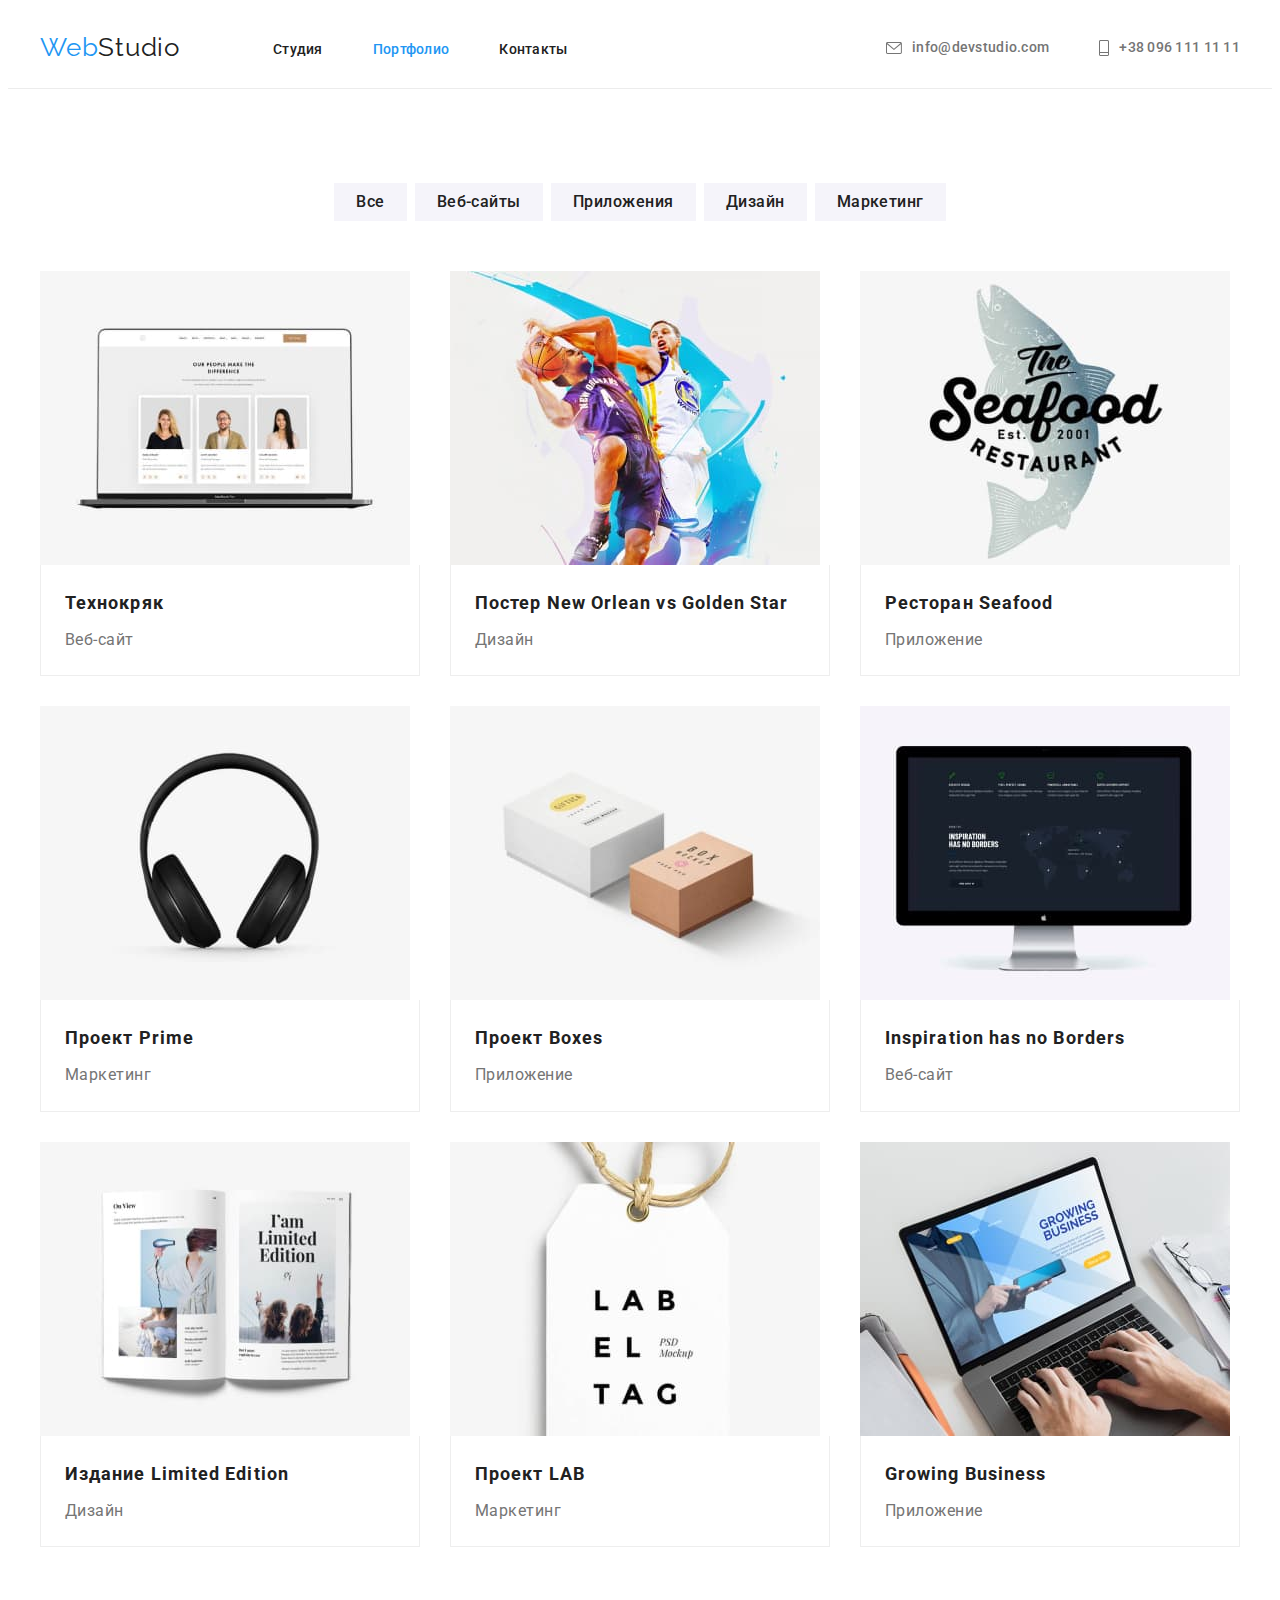
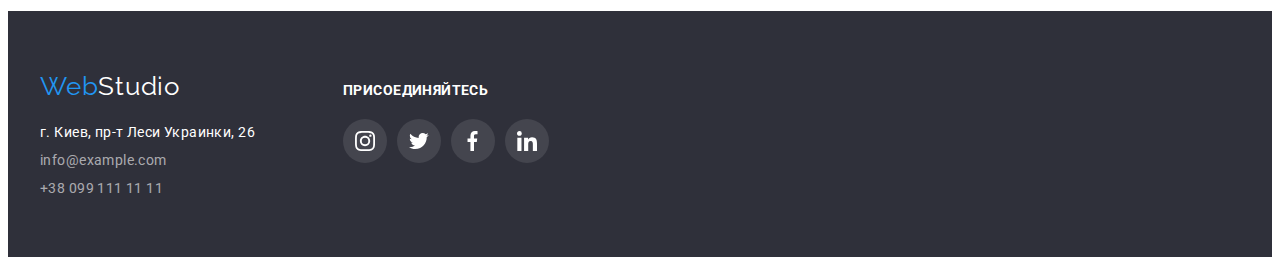
==== portfolio.html @ 3c2838e0 "start" ====
<!DOCTYPE html>
<html lang="ru">
  <head>
    <meta charset="UTF-8" />
    <meta http-equiv="X-UA-Compatible" content="IE=edge" />
    <meta name="viewport" content="width=device-width, initial-scale=1.0" />
    <title>Портфолио</title>
    <link rel="preconnect" href="https://fonts.gstatic.com" />
    <link
      href="https://fonts.googleapis.com/css2?family=Raleway:wght@700&family=Roboto:wght@400;500;700;900&display=swap"
      rel="stylesheet"
    />
    <link
      rel="stylesheet"
      href="https://cdnjs.cloudflare.com/ajax/libs/modern-normalize/1.0.0/modern-normalize.min.css"
      integrity="sha512-ISS7cAi1PEhQ8jnbJpJZMd29NlhNj4AWYyLOSp2CE/CsHxTCu+r+t0D2yoJudVrd0/8fTVPUVDzY5Tvli75u/g=="
      crossorigin="anonymous"
    />
    <link rel="stylesheet" href="./css/styles.css" />
  </head>
  <body>
    <!-- /* ********************************  header  ****************************** */ -->

    <header>
      <div class="container header-nav-box">
        <nav class="header-nav-box-left-side">
          <a class="link logo-link" href="index.html" lang="en">
            <span class="logo-first-world">Web</span>Studio</a
          >

          <ul class="list header-nav-box-left-side-list">
            <li class="nav-link-item">
              <a class="link nav-link" href="index.html">Студия</a>
            </li>
            <li class="nav-link-item">
              <a class="link nav-link active-open-link" href="portfolio.html"> Портфолио </a>
            </li>
            <li class="nav-link-item">
              <a class="link nav-link" href="">Контакты</a>
            </li>
          </ul>
        </nav>

        <ul class="list header-nav-box-right-side">
          <li>
            <a
              class="link header-contact-link header-contact-link-mail"
              href="mailto:info@devstudio.com"
            >
              <svg class="contact-header-list-icon contact-header-list-icon-mail">
                <use href="./images/icons.svg#icon-mail"></use>
              </svg>
              info@devstudio.com
            </a>
          </li>
          <li>
            <a class="link header-contact-link" href="tel:+380961111111">
              <svg class="contact-header-list-icon contact-header-list-icon-tel">
                <use href="./images/icons.svg#icon-tel"></use>
              </svg>
              +38 096 111 11 11
            </a>
          </li>
        </ul>
      </div>
    </header>

    <!-- /* ********************************  main  ****************************** */ -->

    <main>
      <!-- /* ********************************  portfolio  ****************************** */ -->

      <section class="section">
        <div class="container">
          <h1 class="heading-hidden">Меню портфолио</h1>
          <ul class="list portfolio-filter-btn-box">
            <li class="list portfolio-filter-btn-box-item">
              <button class="buttons" type="button">Все</button>
            </li>
            <li class="list portfolio-filter-btn-box-item">
              <button class="buttons" type="button">Веб-сайты</button>
            </li>
            <li class="list portfolio-filter-btn-box-item">
              <button class="buttons" type="button">Приложения</button>
            </li>
            <li class="list portfolio-filter-btn-box-item">
              <button class="buttons" type="button">Дизайн</button>
            </li>
            <li class="list portfolio-filter-btn-box-item">
              <button class="buttons" type="button">Маркетинг</button>
            </li>
          </ul>

          <h2 class="heading-hidden">Список категорий</h2>
          <ul class="list portfolio-filter-box-list">
            <li class="portfolio-filter-box-list-item">
              <img src="./images/tech.jpg" width="370" height="294" alt="ноутбук" />
              <div class="portfolio-list-item-textbox">
                <h3 class="portfolio-heading">Технокряк</h3>
                <p class="portfolio-text">Веб-сайт</p>
              </div>
            </li>
            <li class="portfolio-filter-box-list-item">
              <img
                src="./images/basket.jpg"
                width="370"
                height="294"
                alt="два баскетболиста смячом"
              />
              <div class="portfolio-list-item-textbox">
                <h3 class="portfolio-heading">Постер New Orlean vs Golden Star</h3>
                <p class="portfolio-text">Дизайн</p>
              </div>
            </li>
            <li class="portfolio-filter-box-list-item">
              <img src="./images/sea.jpg" width="370" height="294" alt="рыба" />
              <div class="portfolio-list-item-textbox">
                <h3 class="portfolio-heading">Ресторан Seafood</h3>
                <p class="portfolio-text">Приложение</p>
              </div>
            </li>
            <li class="portfolio-filter-box-list-item">
              <img src="./images/prim.jpg" width="370" height="294" alt="наушники" />
              <div class="portfolio-list-item-textbox">
                <h3 class="portfolio-heading">Проект Prime</h3>
                <p class="portfolio-text">Маркетинг</p>
              </div>
            </li>
            <li class="portfolio-filter-box-list-item">
              <img src="./images/box.jpg" width="370" height="294" alt="две коробки" />
              <div class="portfolio-list-item-textbox">
                <h3 class="portfolio-heading">Проект Boxes</h3>
                <p class="portfolio-text">Приложение</p>
              </div>
            </li>
            <li class="portfolio-filter-box-list-item">
              <img src="./images/bord.jpg" width="370" height="294" alt="экран" />
              <div class="portfolio-list-item-textbox">
                <h3 class="portfolio-heading" lang="en">Inspiration has no Borders</h3>
                <p class="portfolio-text">Веб-сайт</p>
              </div>
            </li>
            <li class="portfolio-filter-box-list-item">
              <img src="./images/book.jpg" width="370" height="294" alt="открытая книга" />
              <div class="portfolio-list-item-textbox">
                <h3 class="portfolio-heading">Издание Limited Edition</h3>
                <p class="portfolio-text">Дизайн</p>
              </div>
            </li>
            <li class="portfolio-filter-box-list-item">
              <img src="./images/lab.jpg" width="370" height="294" alt="бирка" />
              <div class="portfolio-list-item-textbox">
                <h3 class="portfolio-heading">Проект LAB</h3>
                <p class="portfolio-text">Маркетинг</p>
              </div>
            </li>
            <li class="portfolio-filter-box-list-item">
              <img
                src="./images/busy.jpg"
                width="370"
                height="294"
                alt="руки на клавиатуре ноутбука"
              />
              <div class="portfolio-list-item-textbox">
                <h3 class="portfolio-heading" lang="en">Growing Business</h3>
                <p class="portfolio-text">Приложение</p>
              </div>
            </li>
          </ul>
        </div>
      </section>
    </main>

    <!-- /* ********************************  footer  ****************************** */ -->

    <footer>
      <div class="container footer-container">
        <div class="footer-container-box footer-container-box-address">
          <a class="link logo-link footer-logo-link" href="index.html" lang="en"
            ><span class="logo-first-world">Web</span
            ><span class="footer-logo-second-word">Studio</span></a
          >
          <address>
            <ul class="list address-list">
              <li class="address-list-item">
                <a
                  class="link footer-contact-link footer-contact-link-city-address"
                  href="https://goo.gl/maps/J4eLLWH5tm2owM1BA"
                  target="_blank"
                  rel="noopener noreferrer"
                  >г. Киев, пр-т Леси Украинки, 26</a
                >
              </li>
              <li class="address-list-item">
                <a class="link footer-contact-link" href="mailto:info@example.com"
                  >info@example.com</a
                >
              </li>
              <li class="address-list-item">
                <a class="link footer-contact-link" href="tel:+380991111111">+38 099 111 11 11</a>
              </li>
            </ul>
          </address>
        </div>

        <div class="footer-container-box footer-container-box-social-links">
          <h2 class="headind footer-icon-heading">присоединяйтесь</h2>
          <ul class="footer-list-icon-big-box">
            <li class="list footer-list-icon-box">
              <a class="link footer-list-icon-link" href="">
                <svg class="footer-list-icon">
                  <use href="./images/icons.svg#icon-instagram"></use>
                </svg>
              </a>
            </li>
            <li class="list footer-list-icon-box">
              <a class="link footer-list-icon-link" href="">
                <svg class="footer-list-icon">
                  <use href="./images/icons.svg#icon-twitter"></use>
                </svg>
              </a>
            </li>
            <li class="list footer-list-icon-box">
              <a class="link footer-list-icon-link" href="">
                <svg class="footer-list-icon">
                  <use href="./images/icons.svg#icon-facebook"></use>
                </svg>
              </a>
            </li>
            <li class="list footer-list-icon-box">
              <a class="link footer-list-icon-link" href="">
                <svg class="footer-list-icon">
                  <use href="./images/icons.svg#icon-linkedin"></use>
                </svg>
              </a>
            </li>
          </ul>
        </div>
      </div>
    </footer>
  </body>
</html>
---- css/styles.css ----
:root {
  --first-font: 'Roboto', sans-serif;
  --second-font: 'Raleway', sans-serif;
  --main-color: #757575;
  --second-color: #2196f3;
  --h-color: #212121;
  --hero-and-city-word-color: #ffffff;
  --footer-contact-link-color: #ffffff99;
  --footer-bg-color: #2f303a;
  --portfolio-border-line: 1px solid #eeeeee;
}

h1,
h2,
h3,
h4,
h5,
h6,
p {
  margin-top: 0;
  margin-bottom: 0;
}

ul,
ol {
  margin-top: 0;
  margin-bottom: 0;
  padding-left: 0;
}

img {
  display: block;
}

body {
  font-family: var(--first-font);
  color: var(--main-color);
}

.list {
  list-style: none;
}

/* ********************************  components  ****************************** */

.link {
  text-decoration: none;
  color: var(--h-color);
}

.logo-link {
  font-family: var(--second-font);
  font-size: 26px;
  line-height: 1.2;
  letter-spacing: 0.03em;
}

.logo-first-world {
  color: var(--second-color);
}

.heading {
  font-size: 36px;
  line-height: 1.17;
  text-align: center;
  letter-spacing: 0.03em;
  color: var(--h-color);
}

.section {
  padding-top: 94px;
  padding-bottom: 94px;
}

.container {
  width: 1200px;
  padding-left: 15px;
  padding-right: 15px;
  margin: 0 auto;
}

.heading-hidden {
  position: absolute;
  width: 1px;
  height: 1px;
  margin: -1px;
  border: 0;
  padding: 0;
  white-space: nowrap;
  clip-path: inset(100%);
  clip: rect(0 0 0 0);
  overflow: hidden;
}

/* ********************************  header  ****************************** */
header {
  border-bottom: 1px solid #ececec;
}

.header-nav-box {
  display: flex;
  align-items: center;
}

.header-nav-box-left-side {
  display: flex;
  align-items: center;
}

.logo-link {
  display: flex;
  align-items: center;
  margin-right: 93px;
  padding-top: 24px;
  padding-bottom: 25px;
}

.header-nav-box-left-side-list {
  display: flex;
  align-items: center;
}

.header-nav-box-right-side {
  display: flex;
  align-items: center;
  margin-left: auto;
}

.nav-link {
  font-weight: 500;
  font-size: 14px;
  line-height: 1.14;
  letter-spacing: 0.02em;
  padding-top: 32px;
  padding-bottom: 32px;
}

.nav-link-item:not(:last-child) {
  margin-right: 50px;
}

.header-contact-link-mail {
  margin-right: 50px;
}

.header-contact-link {
  font-weight: 500;
  font-size: 14px;
  line-height: 1.14;
  letter-spacing: 0.02em;
  color: var(--main-color);
  padding-top: 32px;
  padding-bottom: 32px;
  display: block;
  display: flex;
  align-items: center;
}

.contact-header-list-icon-mail {
  width: 16px;
  height: 12px;
  margin-right: 10px;
  fill: var(--main-color);
}

.contact-header-list-icon-tel {
  width: 10px;
  height: 16px;
  margin-right: 10px;
  fill: var(--main-color);
}

.active-open-link {
  color: var(--second-color);
}

.nav-link:hover,
.nav-link:focus,
.header-contact-link:hover,
.header-contact-link:focus {
  color: var(--second-color);
}

.header-contact-link:hover .contact-header-list-icon,
.header-contact-link:focus .contact-header-list-icon {
  fill: var(--second-color);
}

/* ********************************  main  ****************************** */

/* ********************************  hero  ****************************** */

.hero-section {
  padding-top: 200px;
  padding-bottom: 200px;
  max-width: 1600px;
  background-size: cover;
  background-color: #c4c4c4;
  background-image: linear-gradient(rgba(47, 48, 58, 0.4), rgba(47, 48, 58, 0.4)),
    url('../images/hero-bg-Img.jpg');
  margin: 0 auto;
}

.hero-container {
  text-align: center;
  width: 1200px;
  padding-left: 15px;
  padding-right: 15px;
  margin: 0 auto;
}

.hero-text {
  font-weight: 900;
  font-size: 44px;
  line-height: 1.36;
  letter-spacing: 0.06em;
  text-transform: uppercase;
  color: var(--hero-and-city-word-color);
  padding-bottom: 30px;
}

.hero-button {
  font-weight: bold;
  font-size: 16px;
  line-height: 1.87;
  letter-spacing: 0.06em;
  box-shadow: 0px 4px 4px rgba(0, 0, 0, 0.15);
  border-radius: 4px;
  font-family: var(--first-font);
  color: var(--hero-and-city-word-color);
  background-color: var(--second-color);
  cursor: pointer;
  padding-top: 9px;
  padding-bottom: 10px;
  padding-left: 32px;
  padding-right: 32px;
}

.hero-button:hover,
.hero-button:focus {
  background-color: #188ce8;
}

/* ********************************  feature  ****************************** */

.feature-list {
  display: flex;
}

.feature-list-icon-box {
  width: 270px;
  height: 120px;
  display: flex;
  justify-content: center;
  align-items: center;
  background-color: #f5f4fa;
  margin-bottom: 30px;
}

.feature-list-icon {
  display: block;
  width: 70px;
  height: 70px;
}

.feature-list-item {
  width: 270px;
}

.feature-list-item:not(:last-child) {
  margin-right: 30px;
}

.feature-heading {
  font-size: 14px;
  line-height: 1.14;
  letter-spacing: 0.03em;
  text-transform: uppercase;
  color: var(--h-color);
  margin-bottom: 10px;
}

.feature-text {
  font-size: 14px;
  line-height: 1.71;
  letter-spacing: 0.03em;
}

.feature-section-bottom {
  padding-bottom: 47px;
}

/* ********************************  works  ****************************** */

.work-section-top {
  padding-top: 47px;
}

.work-heading {
  margin-bottom: 50px;
}

.work-list {
  display: flex;
}

.work-list-item:not(:last-child) {
  margin-right: 30px;
}

/* ********************************  team  ****************************** */

.team-section {
  background-color: #f5f4fa;
}

.heading-team {
  margin-bottom: 50px;
}

.team-list {
  display: flex;
}

.team-list-item {
  width: 270px;
  box-shadow: 0px 1px 3px rgba(0, 0, 0, 0.12), 0px 1px 1px rgba(0, 0, 0, 0.14),
    0px 2px 1px rgba(0, 0, 0, 0.2);
  border-radius: 0px 0px 4px 4px;
}

.team-list-item:not(:last-child) {
  margin-right: 30px;
}

.team-list-item-textbox {
  padding: 30px 0;
  background-color: var(--hero-and-city-word-color);
}

.team-heading {
  font-weight: 500;
  font-size: 16px;
  line-height: 1.19;
  text-align: center;
  letter-spacing: 0.03em;
  color: var(--h-color);
  margin-bottom: 10px;
}

.team-text {
  font-size: 16px;
  line-height: 1.19;
  text-align: center;
  letter-spacing: 0.03em;
  margin-bottom: 16px;
}

.team-list-icon-big-box {
  display: flex;
  justify-content: center;
  align-items: center;
}

.team-list-icon-box:not(:last-child) {
  margin-right: 10px;
}

.team-list-icon-link {
  width: 44px;
  height: 44px;
  display: flex;
  justify-content: center;
  align-items: center;
  border-radius: 50%;
}

.team-list-icon {
  width: 20px;
  height: 20px;
  display: block;
  fill: #afb1b8;
}

.team-list-icon-link:hover,
.team-list-icon-link:focus {
  background-color: var(--second-color);
}

.team-list-icon-link:hover .team-list-icon,
.team-list-icon-link:focus .team-list-icon {
  fill: var(--hero-and-city-word-color);
}

<!-- /* ********************************  clients  ****************************** */ -->

.client-heading {
  margin-bottom: 50px;
}

.client-list-item-box {
  display: flex;
}

.client-list-item:not(:last-child) {
  margin-right: 30px;
}

.client-list-item-link {
  width: 170px;
  height: 92px;
  border: 1px solid #afb1b8;
  border-radius: 4px;
  display: flex;
  justify-content: center;
  align-items: center;
}

.client-list-icon {
  fill: #afb1b8;
}

.yaco-client-list-icon {
  width: 41px;
  height: 47px;
}

.company-client-list-icon {
  width: 40px;
  height: 52px;
}

.company-round-client-list-icon {
  width: 43px;
  height: 41px;
}

.foster-client-list-icon {
  width: 84px;
  height: 41px;
}

.brand-client-list-icon {
  width: 63px;
  height: 45px;
}

.tag-client-list-icon {
  width: 94px;
  height: 44px;
}

.client-list-item-link:hover,
.client-list-item-link:focus {
  border: 1px solid var(--second-color);
}

.client-list-item-link:hover .client-list-icon,
.client-list-item-link:focus .client-list-icon {
  fill: var(--second-color);
}

/* ********************************  portfolio  ****************************** */

.portfolio-filter-btn-box {
  display: flex;
  justify-content: center;
  margin-bottom: 50px;
}

.portfolio-filter-btn-box-item:not(:last-child) {
  margin-right: 8px;
}

.buttons {
  font-weight: 500;
  font-size: 16px;
  line-height: 1.62;
  text-align: center;
  letter-spacing: 0.03em;
  font-family: var(--first-font);
  color: var(--h-color);
  background-color: transparent;
  cursor: pointer;
  border: 0;
  padding: 6px 22px;
  background-color: #f5f4fa;
}

.buttons:hover,
.buttons:focus {
  color: var(--hero-and-city-word-color);
  background-color: var(--second-color);
  box-shadow: 0px 3px 1px rgba(0, 0, 0, 0.1), 0px 1px 2px rgba(0, 0, 0, 0.08),
    0px 2px 2px rgba(0, 0, 0, 0.12);
  border-radius: 4px;
}

.portfolio-filter-box-list {
  display: flex;
  flex-wrap: wrap;
  margin-right: calc(-1 * 30px);
  margin-bottom: calc(-1 * 30px);
  margin-top: calc(-1 * 30px);
}

.portfolio-filter-box-list-item {
  flex-basis: calc(100% / 3 - 30px);
  margin-right: 30px;
  margin-top: 30px;
}

.portfolio-filter-box-list-item:hover,
.portfolio-filter-box-list-item:focus {
  box-shadow: 0px 1px 1px rgba(0, 0, 0, 0.12), 0px 4px 4px rgba(0, 0, 0, 0.06),
    1px 4px 6px rgba(0, 0, 0, 0.16);
}

.portfolio-heading {
  font-size: 18px;
  line-height: 2;
  letter-spacing: 0.06em;
  color: var(--h-color);
  margin-bottom: 4px;
}

.portfolio-text {
  font-size: 16px;
  line-height: 1.9;
  letter-spacing: 0.03em;
}

.portfolio-list-item-textbox {
  border-bottom: var(--portfolio-border-line);
  border-left: var(--portfolio-border-line);
  border-right: var(--portfolio-border-line);
  padding: 20px 24px;
}

/* *********************************  footer  ****************************** */

footer {
  padding-top: 60px;
  padding-bottom: 60px;
  background-color: var(--footer-bg-color);
}

.footer-container {
  display: flex;
  align-items: baseline;
}

.footer-container-box:not(:last-child) {
  margin-right: 70px;
}

.footer-logo-link {
  padding-top: 0;
  padding-bottom: 0;
  margin-bottom: 20px;
}

.footer-logo-second-word {
  color: var(--hero-and-city-word-color);
}

.footer-contact-link {
  font-family: var(--first-font);
  font-size: 14px;
  font-style: normal;
  line-height: 1.7px;
  letter-spacing: 0.03em;
  color: var(--footer-contact-link-color);
}

.footer-contact-link-city-address {
  color: var(--hero-and-city-word-color);
}

.footer-contact-link:hover,
.footer-contact-link:focus,
.footer-contact-link-city-address:hover,
.footer-contact-link-city-address:focus {
  color: var(--second-color);
}

.address-list-item:not(:last-child) {
  margin-bottom: 9px;
}

.footer-icon-heading {
  font-size: 14px;
  line-height: 1.14;
  letter-spacing: 0.03em;
  text-transform: uppercase;
  color: var(--hero-and-city-word-color);
  margin-bottom: 20px;
}

.footer-list-icon-big-box {
  display: flex;
  justify-content: center;
  align-items: center;
}

.footer-list-icon-box:not(:last-child) {
  margin-right: 10px;
}

.footer-list-icon-link {
  width: 44px;
  height: 44px;
  display: flex;
  justify-content: center;
  align-items: center;
  border-radius: 50%;
  background-color: rgba(255, 255, 255, 0.1);
}

.footer-list-icon {
  width: 20px;
  height: 20px;
  display: block;
  fill: var(--hero-and-city-word-color);
}

.footer-list-icon-link:hover,
.footer-list-icon-link:focus {
  background-color: var(--second-color);
}

.footer-list-icon-link:hover .footer-list-icon,
.footer-list-icon-link:focus .footer-list-icon {
  fill: var(--hero-and-city-word-color);
}
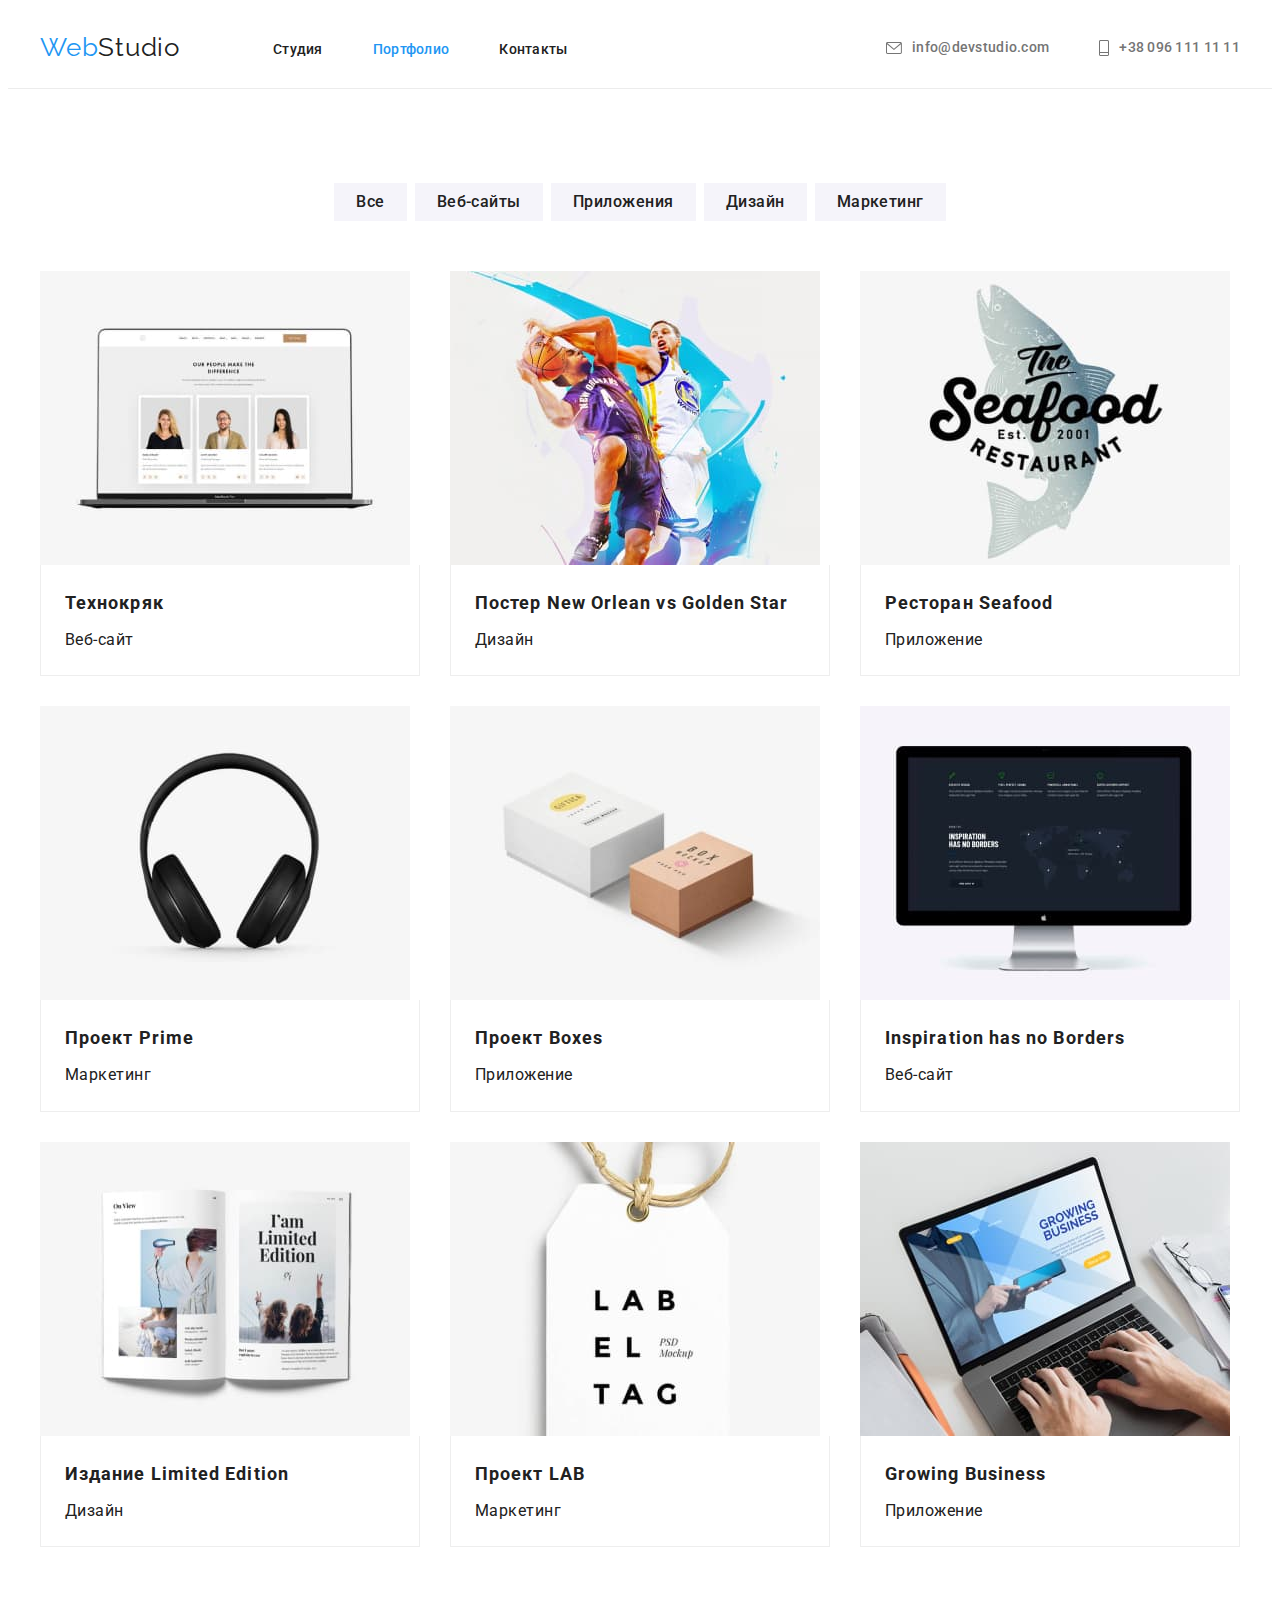
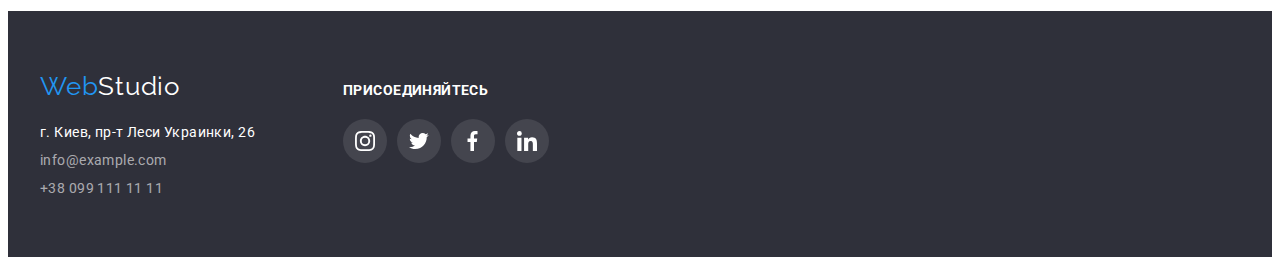
==== commit 21b6997d: "переходы для ховера" ====
--- a/portfolio.html
+++ b/portfolio.html
@@ -94,77 +94,113 @@
           <h2 class="heading-hidden">Список категорий</h2>
           <ul class="list portfolio-filter-box-list">
             <li class="portfolio-filter-box-list-item">
-              <img src="./images/tech.jpg" width="370" height="294" alt="ноутбук" />
-              <div class="portfolio-list-item-textbox">
-                <h3 class="portfolio-heading">Технокряк</h3>
-                <p class="portfolio-text">Веб-сайт</p>
-              </div>
-            </li>
-            <li class="portfolio-filter-box-list-item">
-              <img
-                src="./images/basket.jpg"
-                width="370"
-                height="294"
-                alt="два баскетболиста смячом"
-              />
-              <div class="portfolio-list-item-textbox">
-                <h3 class="portfolio-heading">Постер New Orlean vs Golden Star</h3>
-                <p class="portfolio-text">Дизайн</p>
-              </div>
-            </li>
-            <li class="portfolio-filter-box-list-item">
-              <img src="./images/sea.jpg" width="370" height="294" alt="рыба" />
-              <div class="portfolio-list-item-textbox">
-                <h3 class="portfolio-heading">Ресторан Seafood</h3>
-                <p class="portfolio-text">Приложение</p>
-              </div>
-            </li>
-            <li class="portfolio-filter-box-list-item">
-              <img src="./images/prim.jpg" width="370" height="294" alt="наушники" />
-              <div class="portfolio-list-item-textbox">
-                <h3 class="portfolio-heading">Проект Prime</h3>
-                <p class="portfolio-text">Маркетинг</p>
-              </div>
-            </li>
-            <li class="portfolio-filter-box-list-item">
-              <img src="./images/box.jpg" width="370" height="294" alt="две коробки" />
-              <div class="portfolio-list-item-textbox">
-                <h3 class="portfolio-heading">Проект Boxes</h3>
-                <p class="portfolio-text">Приложение</p>
-              </div>
-            </li>
-            <li class="portfolio-filter-box-list-item">
-              <img src="./images/bord.jpg" width="370" height="294" alt="экран" />
-              <div class="portfolio-list-item-textbox">
-                <h3 class="portfolio-heading" lang="en">Inspiration has no Borders</h3>
-                <p class="portfolio-text">Веб-сайт</p>
-              </div>
-            </li>
-            <li class="portfolio-filter-box-list-item">
-              <img src="./images/book.jpg" width="370" height="294" alt="открытая книга" />
-              <div class="portfolio-list-item-textbox">
-                <h3 class="portfolio-heading">Издание Limited Edition</h3>
-                <p class="portfolio-text">Дизайн</p>
-              </div>
-            </li>
-            <li class="portfolio-filter-box-list-item">
-              <img src="./images/lab.jpg" width="370" height="294" alt="бирка" />
-              <div class="portfolio-list-item-textbox">
-                <h3 class="portfolio-heading">Проект LAB</h3>
-                <p class="portfolio-text">Маркетинг</p>
-              </div>
-            </li>
-            <li class="portfolio-filter-box-list-item">
-              <img
-                src="./images/busy.jpg"
-                width="370"
-                height="294"
-                alt="руки на клавиатуре ноутбука"
-              />
-              <div class="portfolio-list-item-textbox">
-                <h3 class="portfolio-heading" lang="en">Growing Business</h3>
-                <p class="portfolio-text">Приложение</p>
-              </div>
+              <a class="link portfolio-filter-box-list-item-link" href="">
+                <div class="portfolio-filter-box-list-item-wrap-container">
+                  <img src="./images/tech.jpg" width="370" height="294" alt="ноутбук" />
+                </div>
+                <div class="portfolio-list-item-textbox">
+                  <h3 class="portfolio-heading">Технокряк</h3>
+                  <p class="portfolio-text">Веб-сайт</p>
+                </div>
+              </a>
+            </li>
+            <li class="portfolio-filter-box-list-item">
+              <a class="link portfolio-filter-box-list-item-link" href="">
+                <div class="portfolio-filter-box-list-item-wrap-container">
+                  <img
+                    src="./images/basket.jpg"
+                    width="370"
+                    height="294"
+                    alt="два баскетболиста смячом"
+                  />
+                </div>
+                <div class="portfolio-list-item-textbox">
+                  <h3 class="portfolio-heading">Постер New Orlean vs Golden Star</h3>
+                  <p class="portfolio-text">Дизайн</p>
+                </div>
+              </a>
+            </li>
+            <li class="portfolio-filter-box-list-item">
+              <a class="link portfolio-filter-box-list-item-link" href="">
+                <div class="portfolio-filter-box-list-item-wrap-container">
+                  <img src="./images/sea.jpg" width="370" height="294" alt="рыба" />
+                </div>
+                <div class="portfolio-list-item-textbox">
+                  <h3 class="portfolio-heading">Ресторан Seafood</h3>
+                  <p class="portfolio-text">Приложение</p>
+                </div>
+              </a>
+            </li>
+            <li class="portfolio-filter-box-list-item">
+              <a class="link portfolio-filter-box-list-item-link" href="">
+                <div class="portfolio-filter-box-list-item-wrap-container">
+                  <img src="./images/prim.jpg" width="370" height="294" alt="наушники" />
+                </div>
+                <div class="portfolio-list-item-textbox">
+                  <h3 class="portfolio-heading">Проект Prime</h3>
+                  <p class="portfolio-text">Маркетинг</p>
+                </div>
+              </a>
+            </li>
+            <li class="portfolio-filter-box-list-item">
+              <a class="link portfolio-filter-box-list-item-link" href="">
+                <div class="portfolio-filter-box-list-item-wrap-container">
+                  <img src="./images/box.jpg" width="370" height="294" alt="две коробки" />
+                </div>
+                <div class="portfolio-list-item-textbox">
+                  <h3 class="portfolio-heading">Проект Boxes</h3>
+                  <p class="portfolio-text">Приложение</p>
+                </div>
+              </a>
+            </li>
+            <li class="portfolio-filter-box-list-item">
+              <a class="link portfolio-filter-box-list-item-link" href="">
+                <div class="portfolio-filter-box-list-item-wrap-container">
+                  <img src="./images/bord.jpg" width="370" height="294" alt="экран" />
+                </div>
+                <div class="portfolio-list-item-textbox">
+                  <h3 class="portfolio-heading" lang="en">Inspiration has no Borders</h3>
+                  <p class="portfolio-text">Веб-сайт</p>
+                </div>
+              </a>
+            </li>
+            <li class="portfolio-filter-box-list-item">
+              <a class="link portfolio-filter-box-list-item-link" href="">
+                <div class="portfolio-filter-box-list-item-wrap-container">
+                  <img src="./images/book.jpg" width="370" height="294" alt="открытая книга" />
+                </div>
+                <div class="portfolio-list-item-textbox">
+                  <h3 class="portfolio-heading">Издание Limited Edition</h3>
+                  <p class="portfolio-text">Дизайн</p>
+                </div>
+              </a>
+            </li>
+            <li class="portfolio-filter-box-list-item">
+              <a class="link portfolio-filter-box-list-item-link" href="">
+                <div class="portfolio-filter-box-list-item-wrap-container">
+                  <img src="./images/lab.jpg" width="370" height="294" alt="бирка" />
+                </div>
+                <div class="portfolio-list-item-textbox">
+                  <h3 class="portfolio-heading">Проект LAB</h3>
+                  <p class="portfolio-text">Маркетинг</p>
+                </div>
+              </a>
+            </li>
+            <li class="portfolio-filter-box-list-item">
+              <a class="link portfolio-filter-box-list-item-link" href="">
+                <div class="portfolio-filter-box-list-item-wrap-container">
+                  <img
+                    src="./images/busy.jpg"
+                    width="370"
+                    height="294"
+                    alt="руки на клавиатуре ноутбука"
+                  />
+                </div>
+                <div class="portfolio-list-item-textbox">
+                  <h3 class="portfolio-heading" lang="en">Growing Business</h3>
+                  <p class="portfolio-text">Приложение</p>
+                </div>
+              </a>
             </li>
           </ul>
         </div>
--- a/css/styles.css
+++ b/css/styles.css
@@ -8,6 +8,8 @@
   --footer-contact-link-color: #ffffff99;
   --footer-bg-color: #2f303a;
   --portfolio-border-line: 1px solid #eeeeee;
+  --anim-transition-duration: 2500ms;
+  --anim-transition-timing-function: cubic-bezier(0.4, 0, 0.2, 1);
 }
 
 h1,
@@ -133,6 +135,9 @@
   letter-spacing: 0.02em;
   padding-top: 32px;
   padding-bottom: 32px;
+  transition-property: color;
+  transition-duration: var(--anim-transition-duration);
+  transition-timing-function: var(--anim-transition-timing-function);
 }
 
 .nav-link-item:not(:last-child) {
@@ -154,6 +159,9 @@
   display: block;
   display: flex;
   align-items: center;
+  transition-property: color;
+  transition-duration: var(--anim-transition-duration);
+  transition-timing-function: var(--anim-transition-timing-function);
 }
 
 .contact-header-list-icon-mail {
@@ -161,6 +169,9 @@
   height: 12px;
   margin-right: 10px;
   fill: var(--main-color);
+  transition-property: fill;
+  transition-duration: var(--anim-transition-duration);
+  transition-timing-function: var(--anim-transition-timing-function);
 }
 
 .contact-header-list-icon-tel {
@@ -168,6 +179,9 @@
   height: 16px;
   margin-right: 10px;
   fill: var(--main-color);
+  transition-property: fill;
+  transition-duration: var(--anim-transition-duration);
+  transition-timing-function: var(--anim-transition-timing-function);
 }
 
 .active-open-link {
@@ -234,6 +248,9 @@
   padding-bottom: 10px;
   padding-left: 32px;
   padding-right: 32px;
+  transition-property: background-color;
+  transition-duration: var(--anim-transition-duration);
+  transition-timing-function: var(--anim-transition-timing-function);
 }
 
 .hero-button:hover,
@@ -373,6 +390,9 @@
   justify-content: center;
   align-items: center;
   border-radius: 50%;
+  transition-property: background-color;
+  transition-duration: var(--anim-transition-duration);
+  transition-timing-function: var(--anim-transition-timing-function);
 }
 
 .team-list-icon {
@@ -380,6 +400,9 @@
   height: 20px;
   display: block;
   fill: #afb1b8;
+  transition-property: fill;
+  transition-duration: var(--anim-transition-duration);
+  transition-timing-function: var(--anim-transition-timing-function);
 }
 
 .team-list-icon-link:hover,
@@ -414,10 +437,16 @@
   display: flex;
   justify-content: center;
   align-items: center;
+  transition-property: border;
+  transition-duration: var(--anim-transition-duration);
+  transition-timing-function: var(--anim-transition-timing-function);
 }
 
 .client-list-icon {
   fill: #afb1b8;
+  transition-property: fill;
+  transition-duration: var(--anim-transition-duration);
+  transition-timing-function: var(--anim-transition-timing-function);
 }
 
 .yaco-client-list-icon {
@@ -485,6 +514,9 @@
   border: 0;
   padding: 6px 22px;
   background-color: #f5f4fa;
+  transition-property: background-color, color;
+  transition-duration: var(--anim-transition-duration);
+  transition-timing-function: var(--anim-transition-timing-function);
 }
 
 .buttons:hover,
@@ -508,6 +540,9 @@
   flex-basis: calc(100% / 3 - 30px);
   margin-right: 30px;
   margin-top: 30px;
+  transition-property: box-shadow;
+  transition-duration: var(--anim-transition-duration);
+  transition-timing-function: var(--anim-transition-timing-function);
 }
 
 .portfolio-filter-box-list-item:hover,
@@ -571,6 +606,9 @@
   line-height: 1.7px;
   letter-spacing: 0.03em;
   color: var(--footer-contact-link-color);
+  transition-property: color;
+  transition-duration: var(--anim-transition-duration);
+  transition-timing-function: var(--anim-transition-timing-function);
 }
 
 .footer-contact-link-city-address {
@@ -615,6 +653,9 @@
   align-items: center;
   border-radius: 50%;
   background-color: rgba(255, 255, 255, 0.1);
+  transition-property: background-color;
+  transition-duration: var(--anim-transition-duration);
+  transition-timing-function: var(--anim-transition-timing-function);
 }
 
 .footer-list-icon {
@@ -622,6 +663,9 @@
   height: 20px;
   display: block;
   fill: var(--hero-and-city-word-color);
+  transition-property: fill;
+  transition-duration: var(--anim-transition-duration);
+  transition-timing-function: var(--anim-transition-timing-function);
 }
 
 .footer-list-icon-link:hover,
